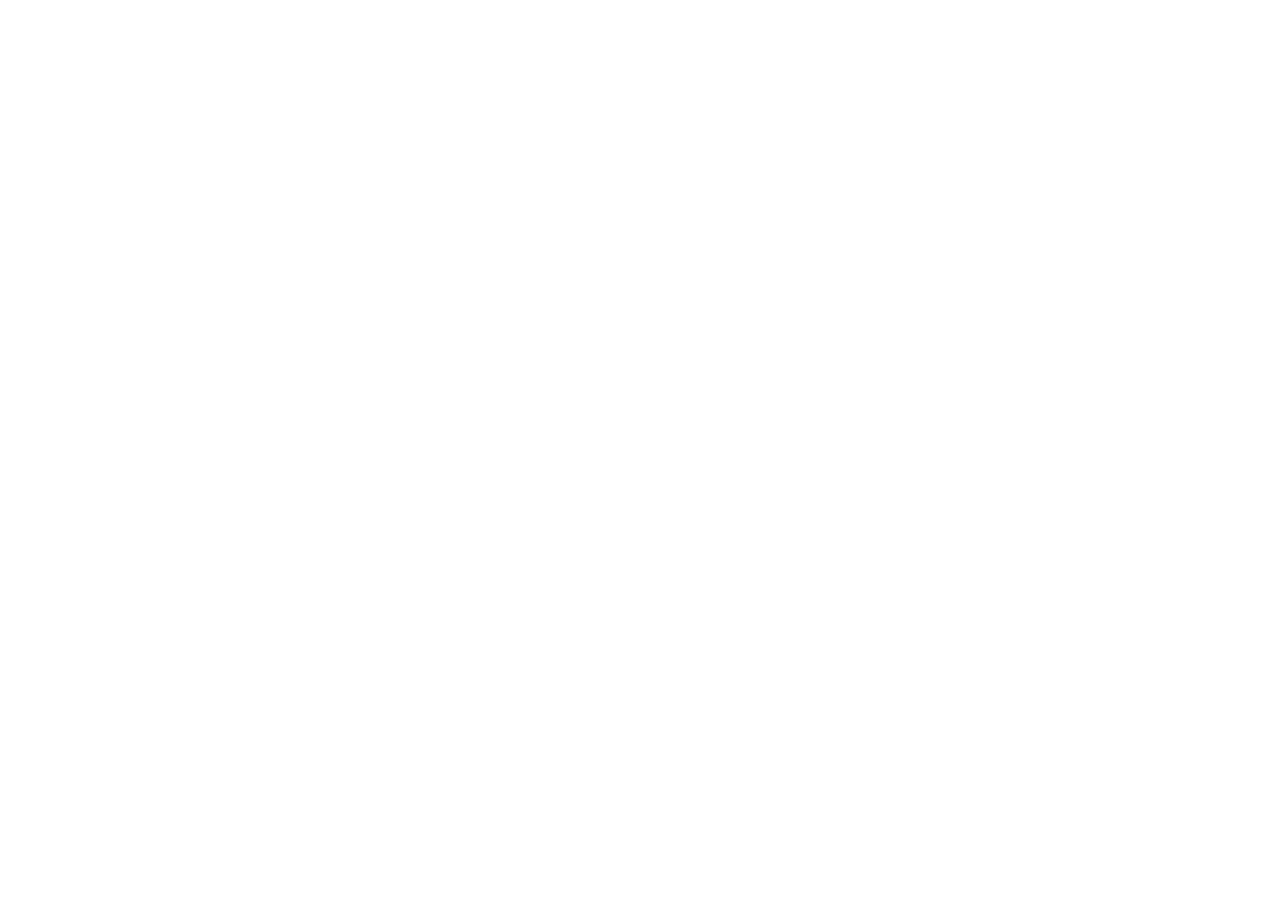
==== index.html @ 6f4a5dc7 "created the index.html file" ====
<!DOCTYPE html>
<html lang="en">
<head>
    <meta charset="UTF-8">
    <meta name="viewport" content="width=device-width, initial-scale=1.0">
    <title>web developer portfolio</title>
</head>
<body>
    <Header>

    
    </Header>

    <main>

    </main>

    <footer>
        
    </footer>
</body>
</html>
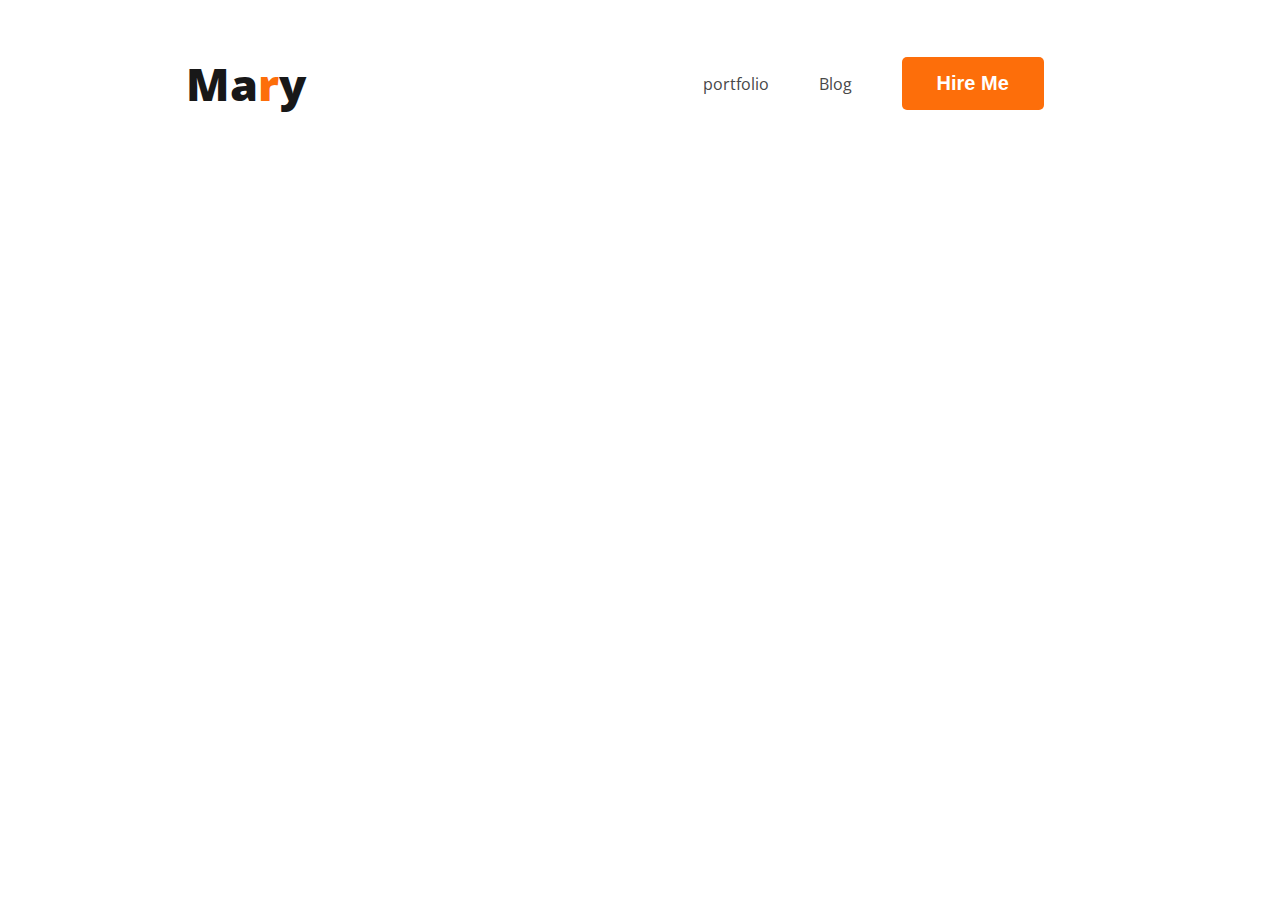
==== commit aaf8839c: "added css" ====
--- a/index.html
+++ b/index.html
@@ -4,10 +4,22 @@
     <meta charset="UTF-8">
     <meta name="viewport" content="width=device-width, initial-scale=1.0">
     <title>web developer portfolio</title>
+    <link rel="preconnect" href="https://fonts.googleapis.com">
+<link rel="preconnect" href="https://fonts.gstatic.com" crossorigin>
+<link href="https://fonts.googleapis.com/css2?family=Open+Sans:ital,wght@0,300..800;1,300..800&display=swap" rel="stylesheet">
+
+    <link rel="stylesheet" href="styles/portfolio.css">
 </head>
 <body>
     <Header>
-
+        <nav>
+            <h3 class="marry">Ma<span>r</span>y</h3>
+            <ul>
+               <li><a href="">portfolio</a></li>
+               <li><a href="">Blog</a></li>
+               <li><button class="btn">Hire Me</button></li>
+            </ul>
+        </nav>
     
     </Header>
 
@@ -16,7 +28,7 @@
     </main>
 
     <footer>
-        
+
     </footer>
 </body>
 </html>--- a/styles/portfolio.css
+++ b/styles/portfolio.css
@@ -0,0 +1,51 @@
+/* font family */
+body{
+
+    font-family: "Open Sans", sans-serif;
+}
+
+span{
+    color:#FD6E0A;
+}
+
+
+/* nav related styles */
+nav{
+    display: flex;
+    justify-content: space-around ;
+    align-items: center;
+}
+
+.marry{
+    color: var(--Dark-01, #181818);
+
+
+font-size: 45px;
+
+font-weight: 800;
+
+}
+nav> ul{
+    display: flex;
+    align-items: center;
+}
+
+nav li{
+    list-style: none;
+    margin-right: 50px;
+}
+nav a{
+
+    text-decoration: none;
+    color: var(--Dark-02, #474747);
+}
+
+.btn{
+    border-radius: 5px;
+     background: #FD6E0A;
+     border: 0px;
+     font-size: 20px;
+    color:white;
+    font-weight: 700;
+    padding: 15px 35px;
+}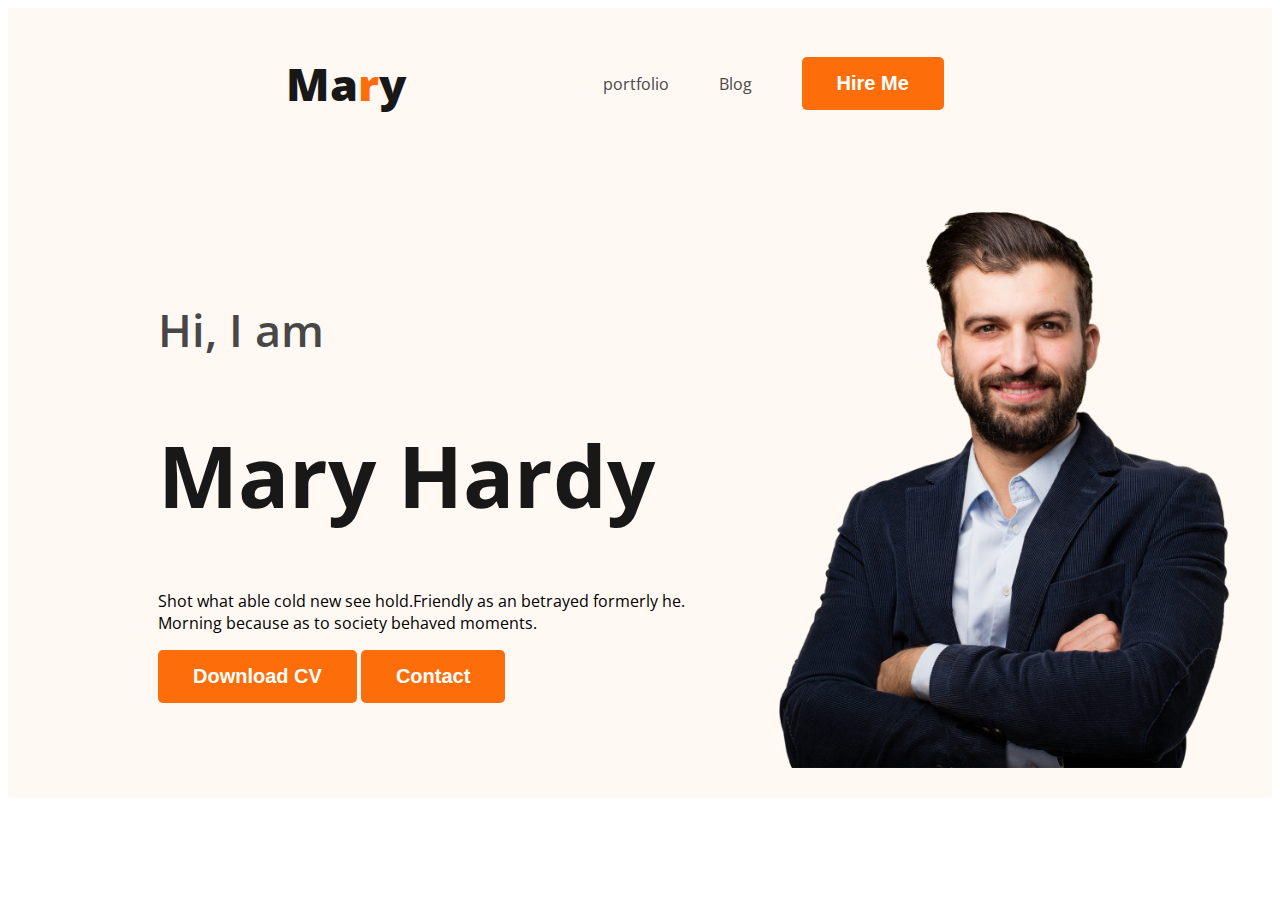
==== commit 22d76095: "banner" ====
--- a/index.html
+++ b/index.html
@@ -11,7 +11,7 @@
     <link rel="stylesheet" href="styles/portfolio.css">
 </head>
 <body>
-    <Header>
+    <Header class="header">
         <nav>
             <h3 class="marry">Ma<span>r</span>y</h3>
             <ul>
@@ -20,6 +20,18 @@
                <li><button class="btn">Hire Me</button></li>
             </ul>
         </nav>
+        <div class="banner">
+            <div class="banner-text">
+                <h3 class="first">Hi, I  am</h3>
+                <h1 class="second">Mary Hardy</h1>
+                <p>Shot what able cold new see hold.Friendly as an betrayed formerly he. Morning because as to society behaved moments.</p>
+                <button class="btn">Download CV</button>
+                <button class="btn">Contact</button>
+            </div>
+
+        <img class="profile" src="images/hardy.png" alt="">
+
+        </div>
     
     </Header>
 
--- a/styles/portfolio.css
+++ b/styles/portfolio.css
@@ -14,6 +14,7 @@
     display: flex;
     justify-content: space-around ;
     align-items: center;
+    margin: 0px 200px;
 }
 
 .marry{
@@ -48,4 +49,35 @@
     color:white;
     font-weight: 700;
     padding: 15px 35px;
+}
+/* Head related styles */
+.header{
+    background: #FFF8F3;
+}
+.banner{
+    padding: 30px 35px 30px 150px;
+    display: flex;
+    align-items: center;
+    /* justify-content: space-around; */
+}
+.profile{
+    width: 500px;
+   
+
+}
+.second{
+    color: var(--Dark-01, #181818);
+
+font-size: 85px;
+
+font-weight: 700;
+
+}
+.first{
+    color: var(--Dark-02, #474747);
+    
+    font-size: 45px;
+    
+    font-weight: 600;
+    
 }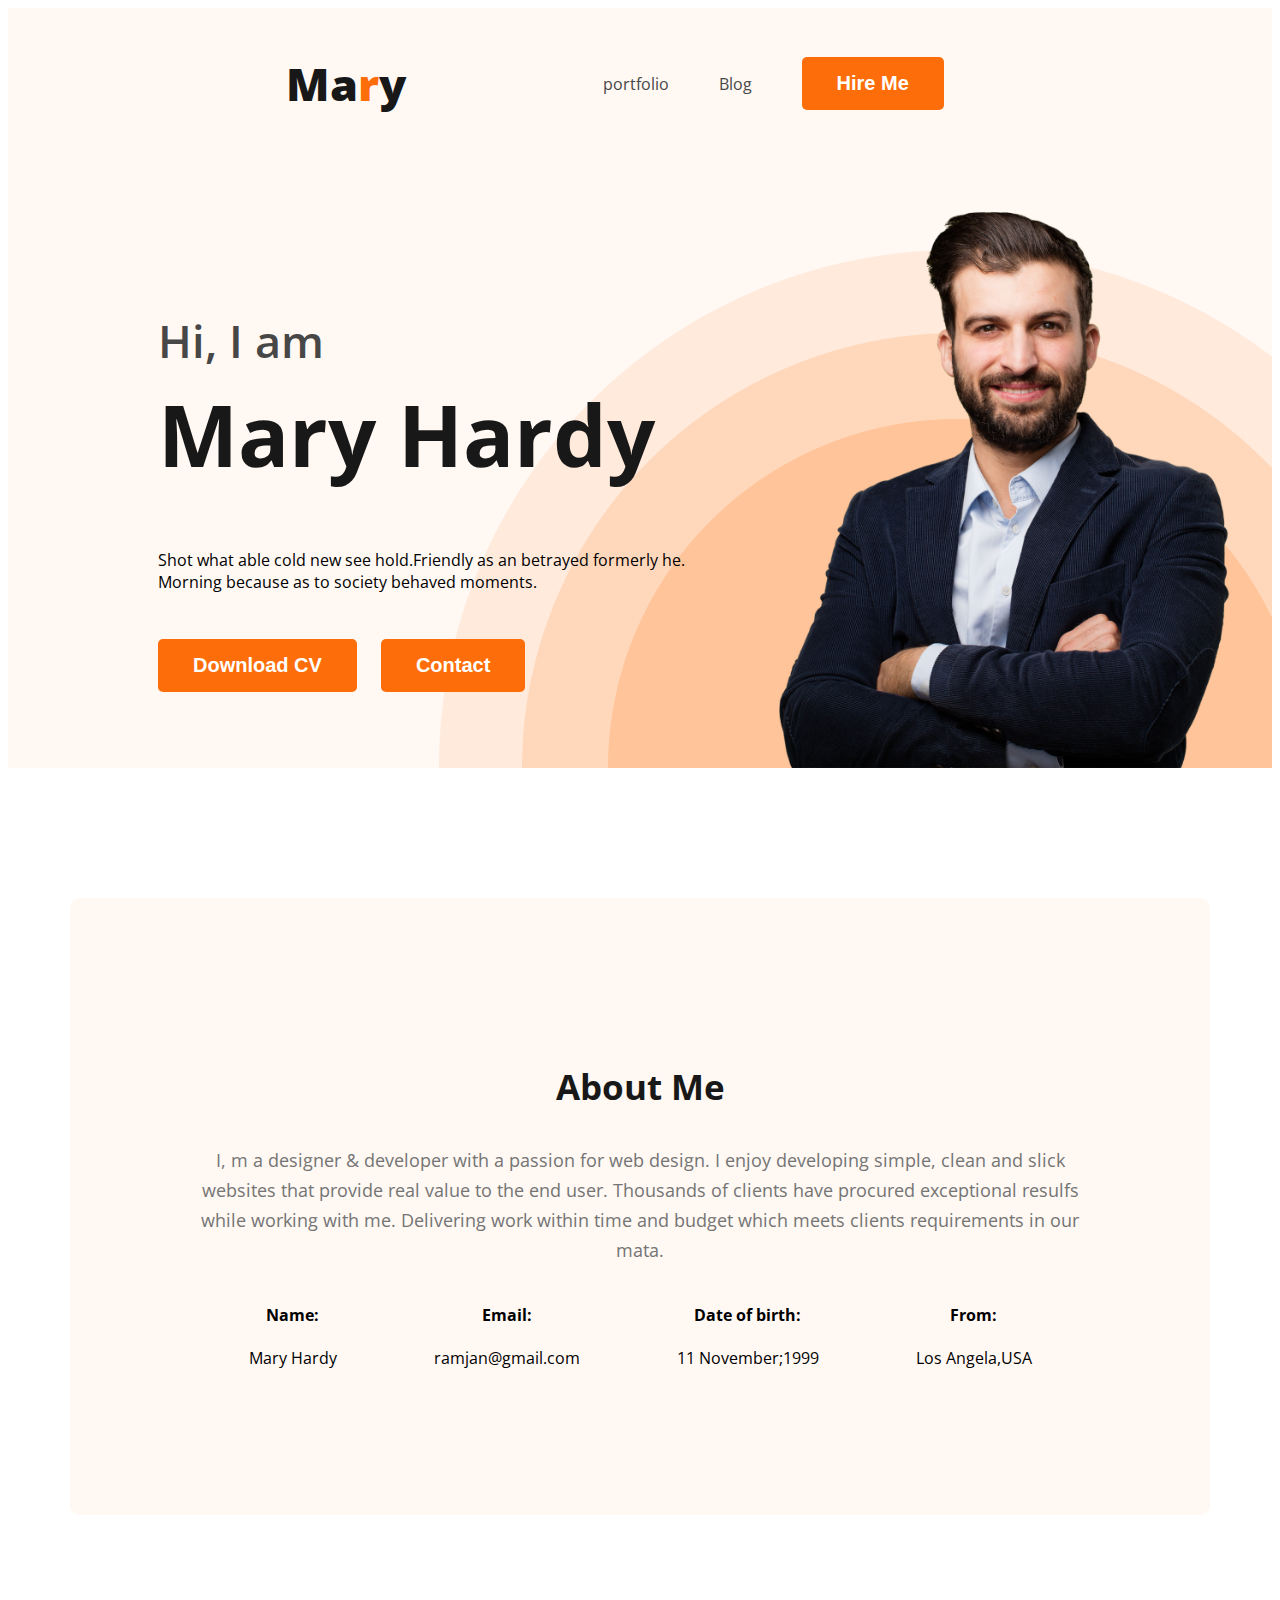
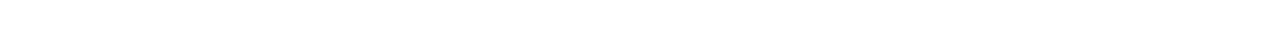
==== commit dd52b6fc: "added main section" ====
--- a/index.html
+++ b/index.html
@@ -24,8 +24,8 @@
             <div class="banner-text">
                 <h3 class="first">Hi, I  am</h3>
                 <h1 class="second">Mary Hardy</h1>
-                <p>Shot what able cold new see hold.Friendly as an betrayed formerly he. Morning because as to society behaved moments.</p>
-                <button class="btn">Download CV</button>
+                <p class="para">Shot what able cold new see hold.Friendly as an betrayed formerly he. Morning because as to society behaved moments.</p>
+                <button class="btn button">Download CV</button>
                 <button class="btn">Contact</button>
             </div>
 
@@ -36,6 +36,42 @@
     </Header>
 
     <main>
+        <section class="about">
+            <h3 class="section-title">About Me</h3>
+
+            <p class="section-description">I, m a designer & developer with a passion for web design. I enjoy developing simple, clean and slick websites that provide real value to the end user. Thousands of clients have procured exceptional resulfs while working with me. Delivering work within time and budget which meets clients requirements in our mata.</p>
+
+            <div class="about-info-container">
+                <div class="about-info">
+                    <h4 class="info-title">Name:</h4>
+                    <p class="info-decription">Mary Hardy</p>
+
+                </div>
+
+                <div class="about-info">
+                    <h4 class="info-title">Email:</h4>
+                    <p class="info-decription">ramjan@gmail.com</p>
+
+                </div>
+
+                <div class="about-info">
+                    <h4 class="info-title">Date of birth:</h4>
+                    <p class="info-decription">11 November;1999</p>
+
+                </div>
+
+                <div class="about-info">
+
+                    <h4 class="info-title">From:</h4>
+                    <p class="info-decription">Los Angela,USA</p>
+                </div>
+
+
+            </div>
+
+
+
+        </section>
 
     </main>
 
--- a/styles/portfolio.css
+++ b/styles/portfolio.css
@@ -50,25 +50,35 @@
     font-weight: 700;
     padding: 15px 35px;
 }
-/* Head related styles */
+/* Head related styles and background image*/
 .header{
     background: #FFF8F3;
+    background-image: url(../images/header_bg.png);
+
+    background-repeat: no-repeat;
+    background-position: bottom right;
 }
 .banner{
-    padding: 30px 35px 30px 150px;
+    padding: 30px 35px 0px 150px;
     display: flex;
     align-items: center;
     /* justify-content: space-around; */
+    justify-content: space-between;
 }
 .profile{
     width: 500px;
    
 
 }
+.para{
+    width: 585px;
+    margin-top: 20px;
+}
 .second{
     color: var(--Dark-01, #181818);
 
 font-size: 85px;
+margin-top: 5px;
 
 font-weight: 700;
 
@@ -77,7 +87,63 @@
     color: var(--Dark-02, #474747);
     
     font-size: 45px;
+    margin-bottom: 0px;
     
     font-weight: 600;
     
-}+}
+.button{
+    margin-top: 30px;
+    margin-right: 20px;
+}
+.banner-text{
+    width: 500px;
+}
+/* 3rd main section */
+
+main{
+    width: 1140px;
+    margin: 0 auto;
+}
+
+
+/* 2nd  main section styles  */
+
+.section-title{
+    color: var(--Dark-01, #181818);
+text-align: center;
+
+font-size: 35px;
+
+font-weight: 700;
+
+}
+
+.section-description{
+    color: var(--Dark-03, #757575);
+text-align: center;
+
+font-size: 18px;
+
+font-weight: 400;
+line-height: 30px; /* 166.667% */
+}
+/* first about section styles */
+.about{
+    padding: 130px;
+    border-radius: 10px;
+background: #FFF8F3;
+margin: 130px 0;
+}
+
+/* 4th container */
+.about-info-container{
+    display: flex;
+    /* justify-content: space-between; */
+    justify-content: space-around;
+    
+}
+/* 5th */
+.about-info{
+    text-align: center;
+}
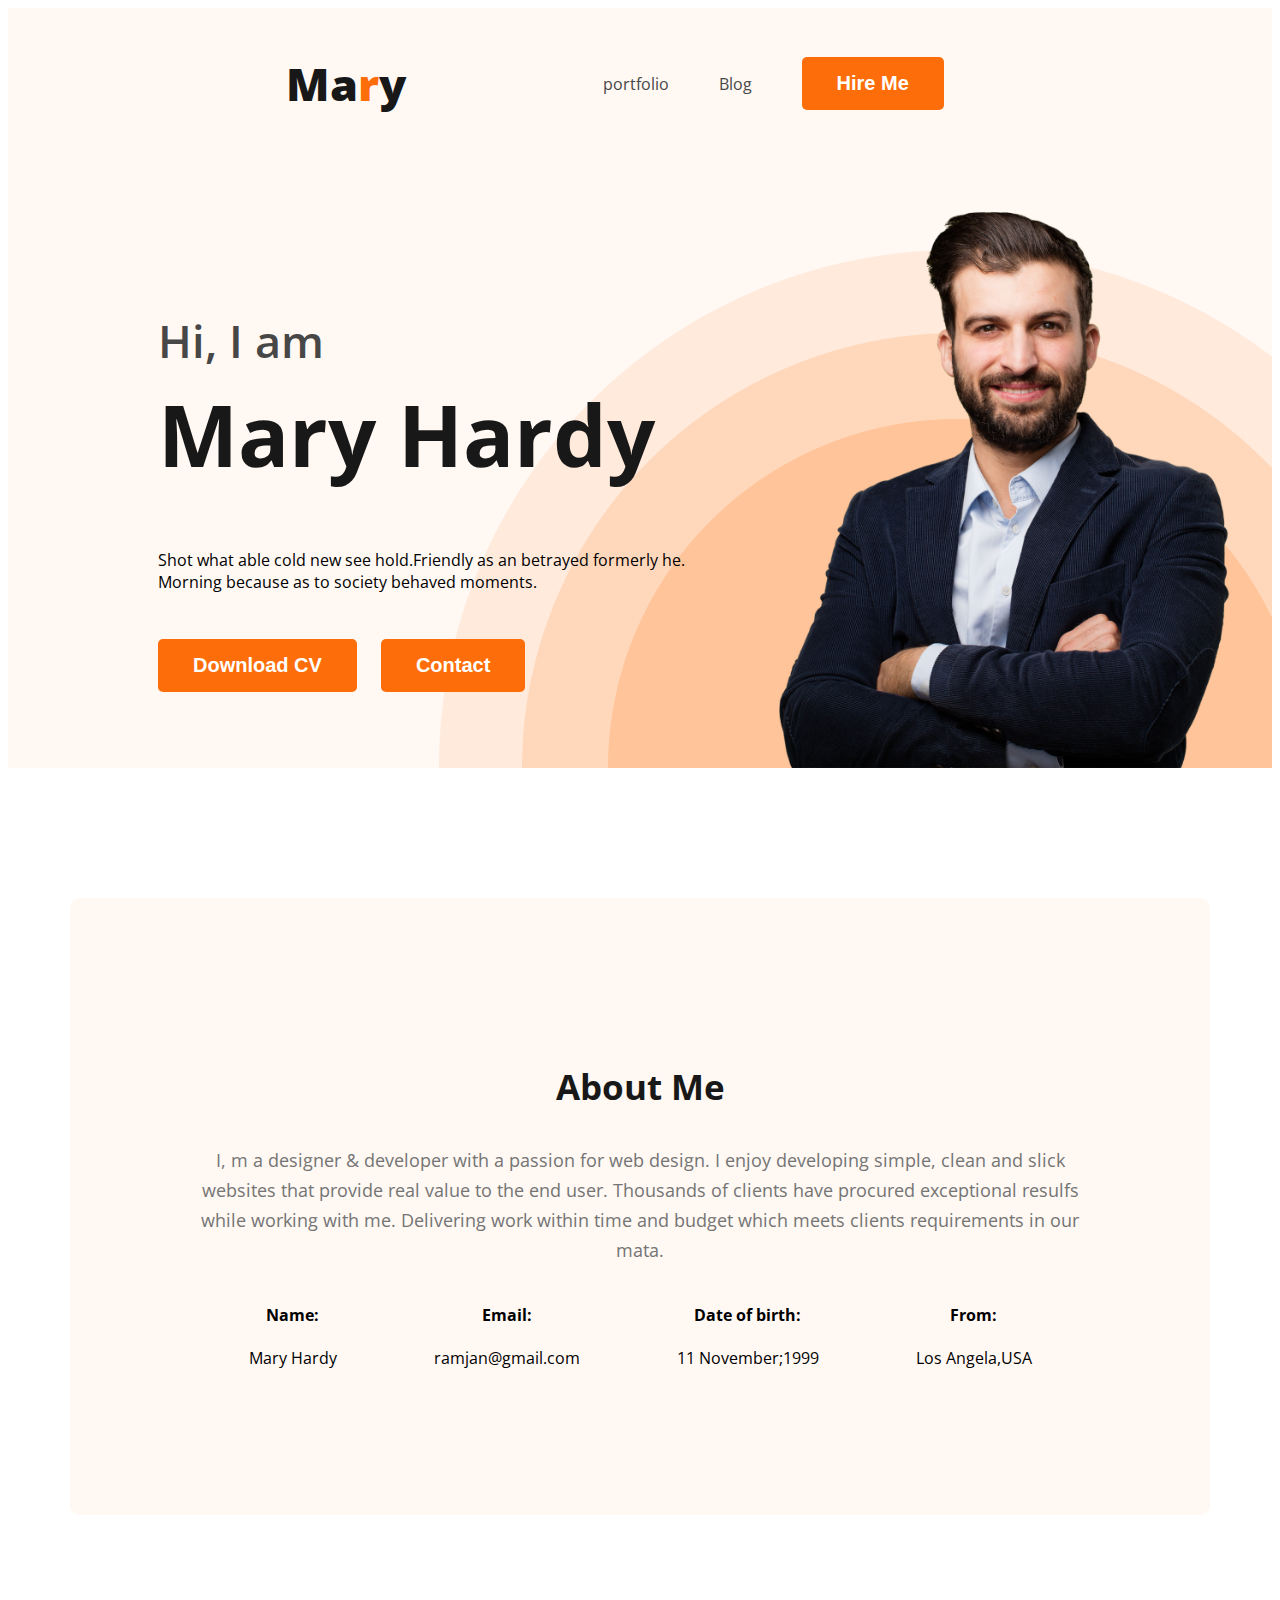
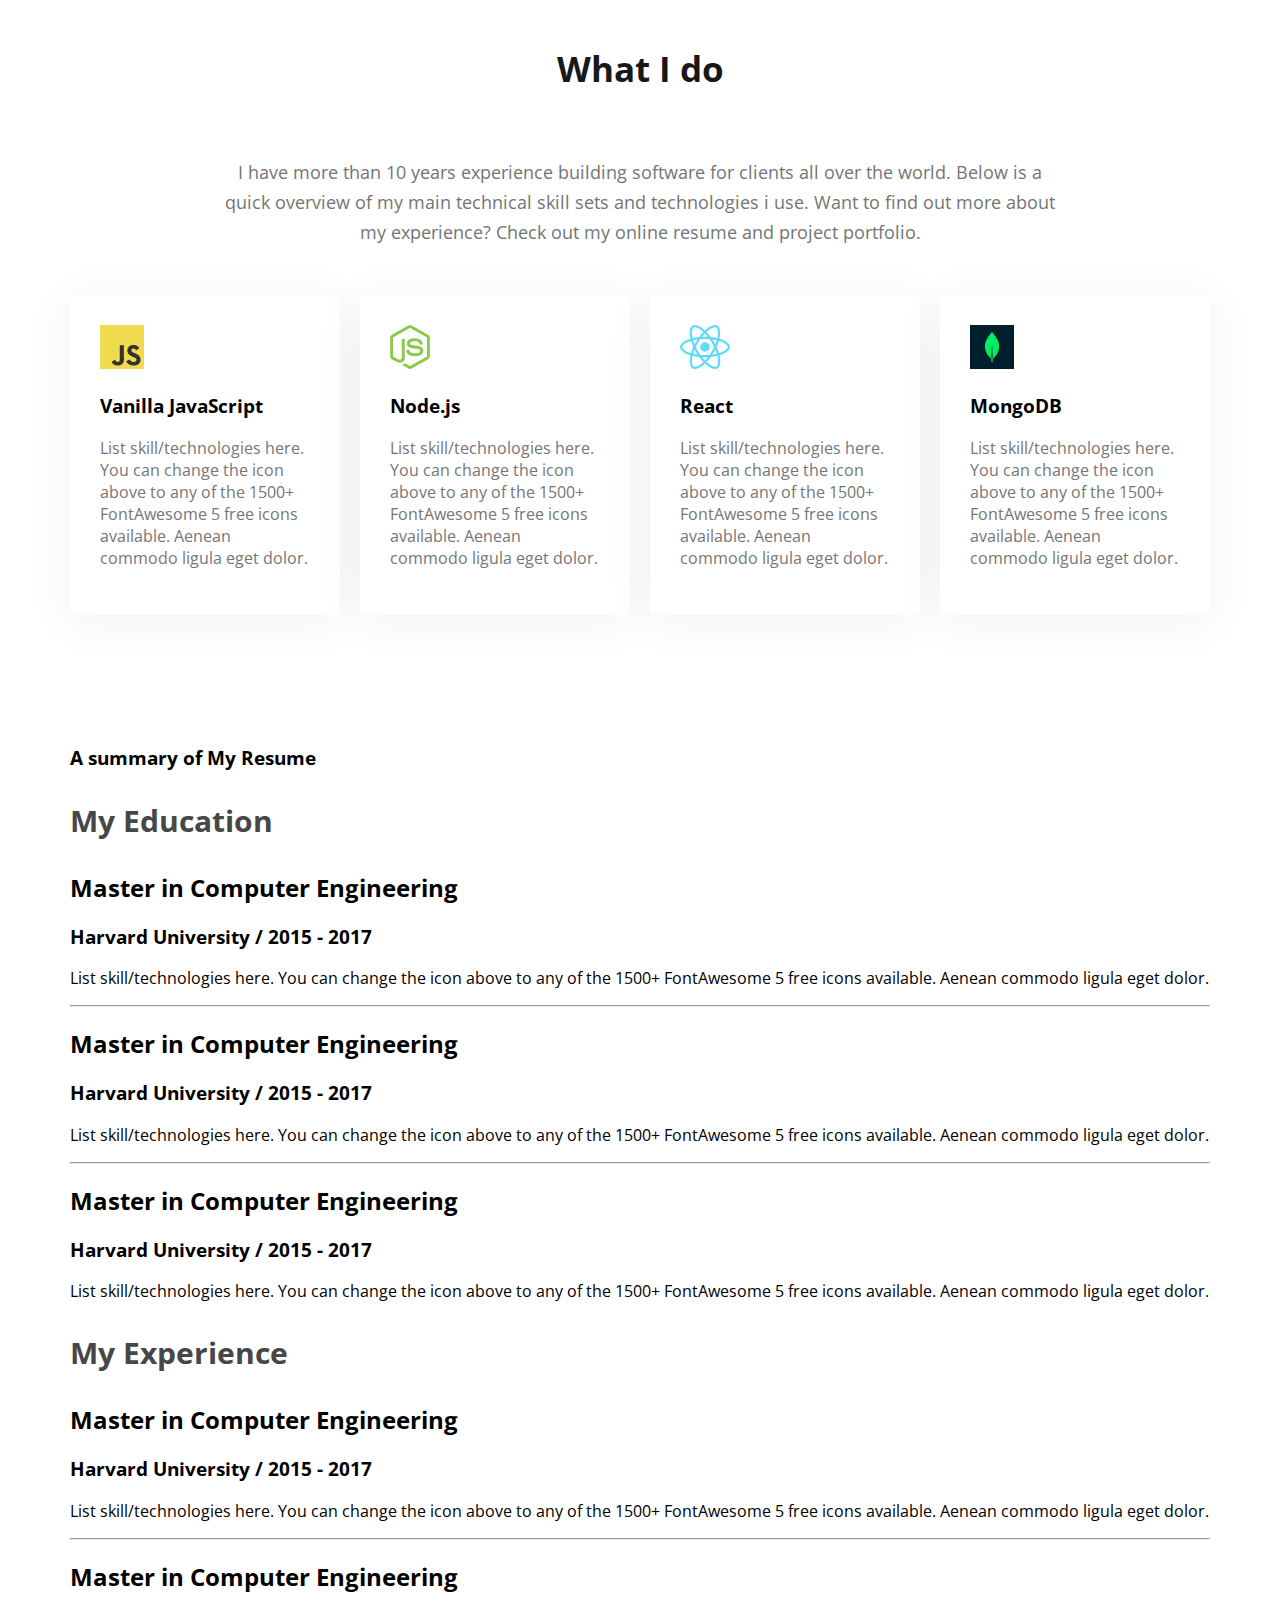
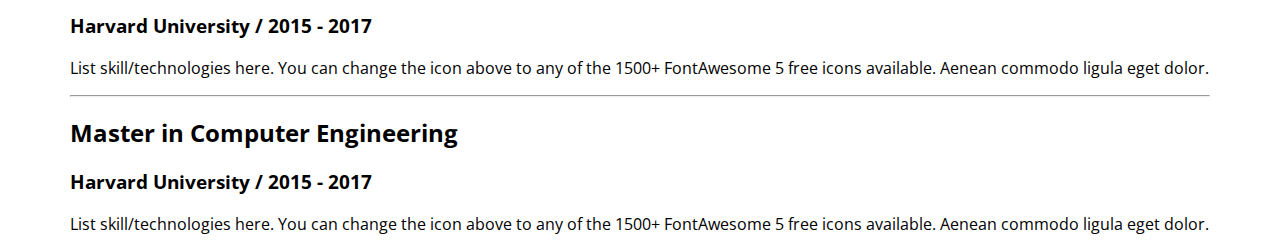
==== commit e0044753: "added resume" ====
--- a/index.html
+++ b/index.html
@@ -36,6 +36,7 @@
     </Header>
 
     <main>
+        <!-- About section -->
         <section class="about">
             <h3 class="section-title">About Me</h3>
 
@@ -73,6 +74,106 @@
 
         </section>
 
+        <!-- What I do section -->
+        <section>
+            <h3 class="section-title">What I do</h3>
+
+            <p id="what-i-do" class="section-description">
+                I have more than 10 years experience building software for clients all over the world. Below is a quick overview of my main technical skill sets and technologies i use. Want to find out more about my experience? Check out my online resume and project portfolio.
+            </p>
+            <!-- skill container -->
+            <div class="skill-container">
+                <div class="skill">
+                    <img src="images/icons/js.png" alt="">
+                    <h3 class="skill-title">Vanilla JavaScript</h3>
+                    <p class="skill-description">List skill/technologies here. You can change the icon above to any of the 1500+ FontAwesome 5 free icons available. Aenean commodo ligula eget dolor.</p>
+                </div>
+
+                <div class="skill">
+                    <img src="images/icons/nodejs.png" alt="">
+                    <h3 class="skill-title">Node.js</h3>
+                    <p class="skill-description">List skill/technologies here. You can change the icon above to any of the 1500+ FontAwesome 5 free icons available. Aenean commodo ligula eget dolor.</p>
+                </div>
+
+                <div class="skill">
+                    <img src="images/icons/react.png" alt="">
+                    <h3 class="skill-title">React</h3>
+                    <p class="skill-description">List skill/technologies here. You can change the icon above to any of the 1500+ FontAwesome 5 free icons available. Aenean commodo ligula eget dolor.</p>
+                </div>
+
+                <div class="skill">
+                    <img src="images/icons/mongo.png" alt="">
+                    <h3 class="skill-title">MongoDB</h3>
+                    <p class="skill-description">List skill/technologies here. You can change the icon above to any of the 1500+ FontAwesome 5 free icons available. Aenean commodo ligula eget dolor.</p>
+                </div>
+
+            </div>
+        </section>
+
+        <!-- summary of resume -->
+        <section>
+            <h3 class="title">A summary of My Resume</h3>
+
+            <div class="resume-container">
+                <div class="resume-column">
+                    <h3 class="resume-column-title">My Education</h3>
+                    <div class="resume-item">
+                        <h2 class="resume-item-title">Master in Computer Engineering</h2>
+                        <h3 class="resume-item-institution">Harvard University / 2015 - 2017</h3>
+                        <p class="resume-item-description">List skill/technologies here. You can change the icon above 
+                            to any of the 1500+ FontAwesome 5 free icons available. Aenean commodo ligula eget dolor.</p>
+                    </div>
+                    <hr>
+
+                    <div class="resume-item">
+                        <h2 class="resume-item-title">Master in Computer Engineering</h2>
+                        <h3 class="resume-item-institution">Harvard University / 2015 - 2017</h3>
+                        <p class="resume-item-description">List skill/technologies here. You can change the icon above 
+                            to any of the 1500+ FontAwesome 5 free icons available. Aenean commodo ligula eget dolor.</p>
+                    </div>
+                    <hr>
+
+                    <div class="resume-item">
+                        <h2 class="resume-item-title">Master in Computer Engineering</h2>
+                        <h3 class="resume-item-institution">Harvard University / 2015 - 2017</h3>
+                        <p class="resume-item-description">List skill/technologies here. You can change the icon above 
+                            to any of the 1500+ FontAwesome 5 free icons available. Aenean commodo ligula eget dolor.</p>
+                    </div>
+
+                </div>
+
+                <div class="resume-column">
+                    <h3 class="resume-column-title">My Experience</h3>
+
+                    <div class="resume-item">
+                        <h2 class="resume-item-title">Master in Computer Engineering</h2>
+                        <h3 class="resume-item-institution">Harvard University / 2015 - 2017</h3>
+                        <p class="resume-item-description">List skill/technologies here. You can change the icon above 
+                            to any of the 1500+ FontAwesome 5 free icons available. Aenean commodo ligula eget dolor.</p>
+                    </div>
+                    <hr>
+
+                    <div class="resume-item">
+                        <h2 class="resume-item-title">Master in Computer Engineering</h2>
+                        <h3 class="resume-item-institution">Harvard University / 2015 - 2017</h3>
+                        <p class="resume-item-description">List skill/technologies here. You can change the icon above 
+                            to any of the 1500+ FontAwesome 5 free icons available. Aenean commodo ligula eget dolor.</p>
+                    </div>
+                    <hr>
+
+                    <div class="resume-item">
+                        <h2 class="resume-item-title">Master in Computer Engineering</h2>
+                        <h3 class="resume-item-institution">Harvard University / 2015 - 2017</h3>
+                        <p class="resume-item-description">List skill/technologies here. You can change the icon above 
+                            to any of the 1500+ FontAwesome 5 free icons available. Aenean commodo ligula eget dolor.</p>
+                    </div>
+
+
+                </div>
+            </div>
+
+        </section>
+
     </main>
 
     <footer>
--- a/styles/portfolio.css
+++ b/styles/portfolio.css
@@ -106,6 +106,10 @@
     margin: 0 auto;
 }
 
+main section{
+    margin-top:130px ;
+}
+
 
 /* 2nd  main section styles  */
 
@@ -147,3 +151,43 @@
 .about-info{
     text-align: center;
 }
+/* 6th */
+#what-i-do{
+    padding: 30px 150px;
+
+}
+
+/* 7th skill related styles */
+.skill-container{
+    display: flex;
+    gap: 20px;
+}
+.skill{
+    padding: 30px;
+
+    border-radius: 5px;
+background: #FFF;
+box-shadow: 0px 6px 50px 0px rgba(0, 0, 0, 0.06);
+    
+}
+
+.skill-description{
+    color:  #757575;
+
+font-size: 16px;
+font-weight: 400;
+
+}
+
+/* resume section styles */
+.resume-column-title{
+    color: var(--Dark-02, #474747);
+
+font-size: 30px;
+
+font-weight: 700;
+
+}
+
+
+   
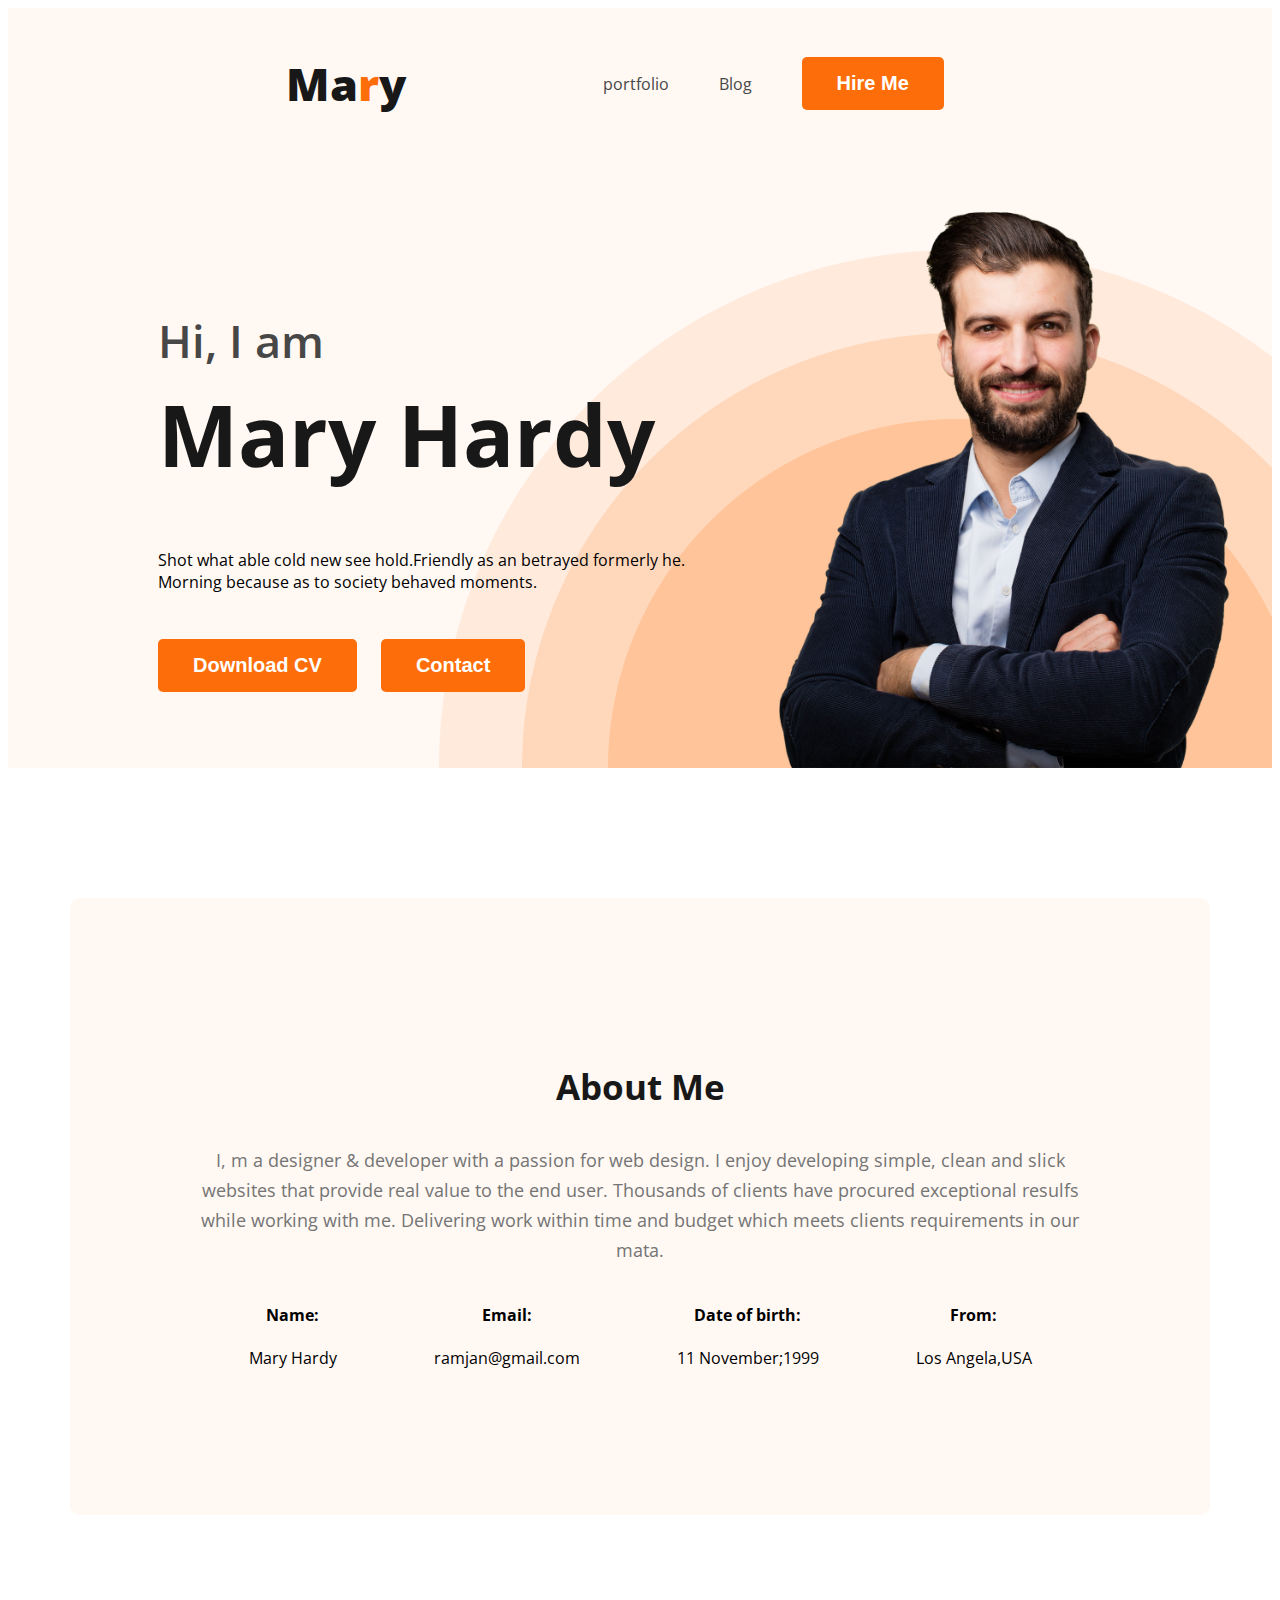
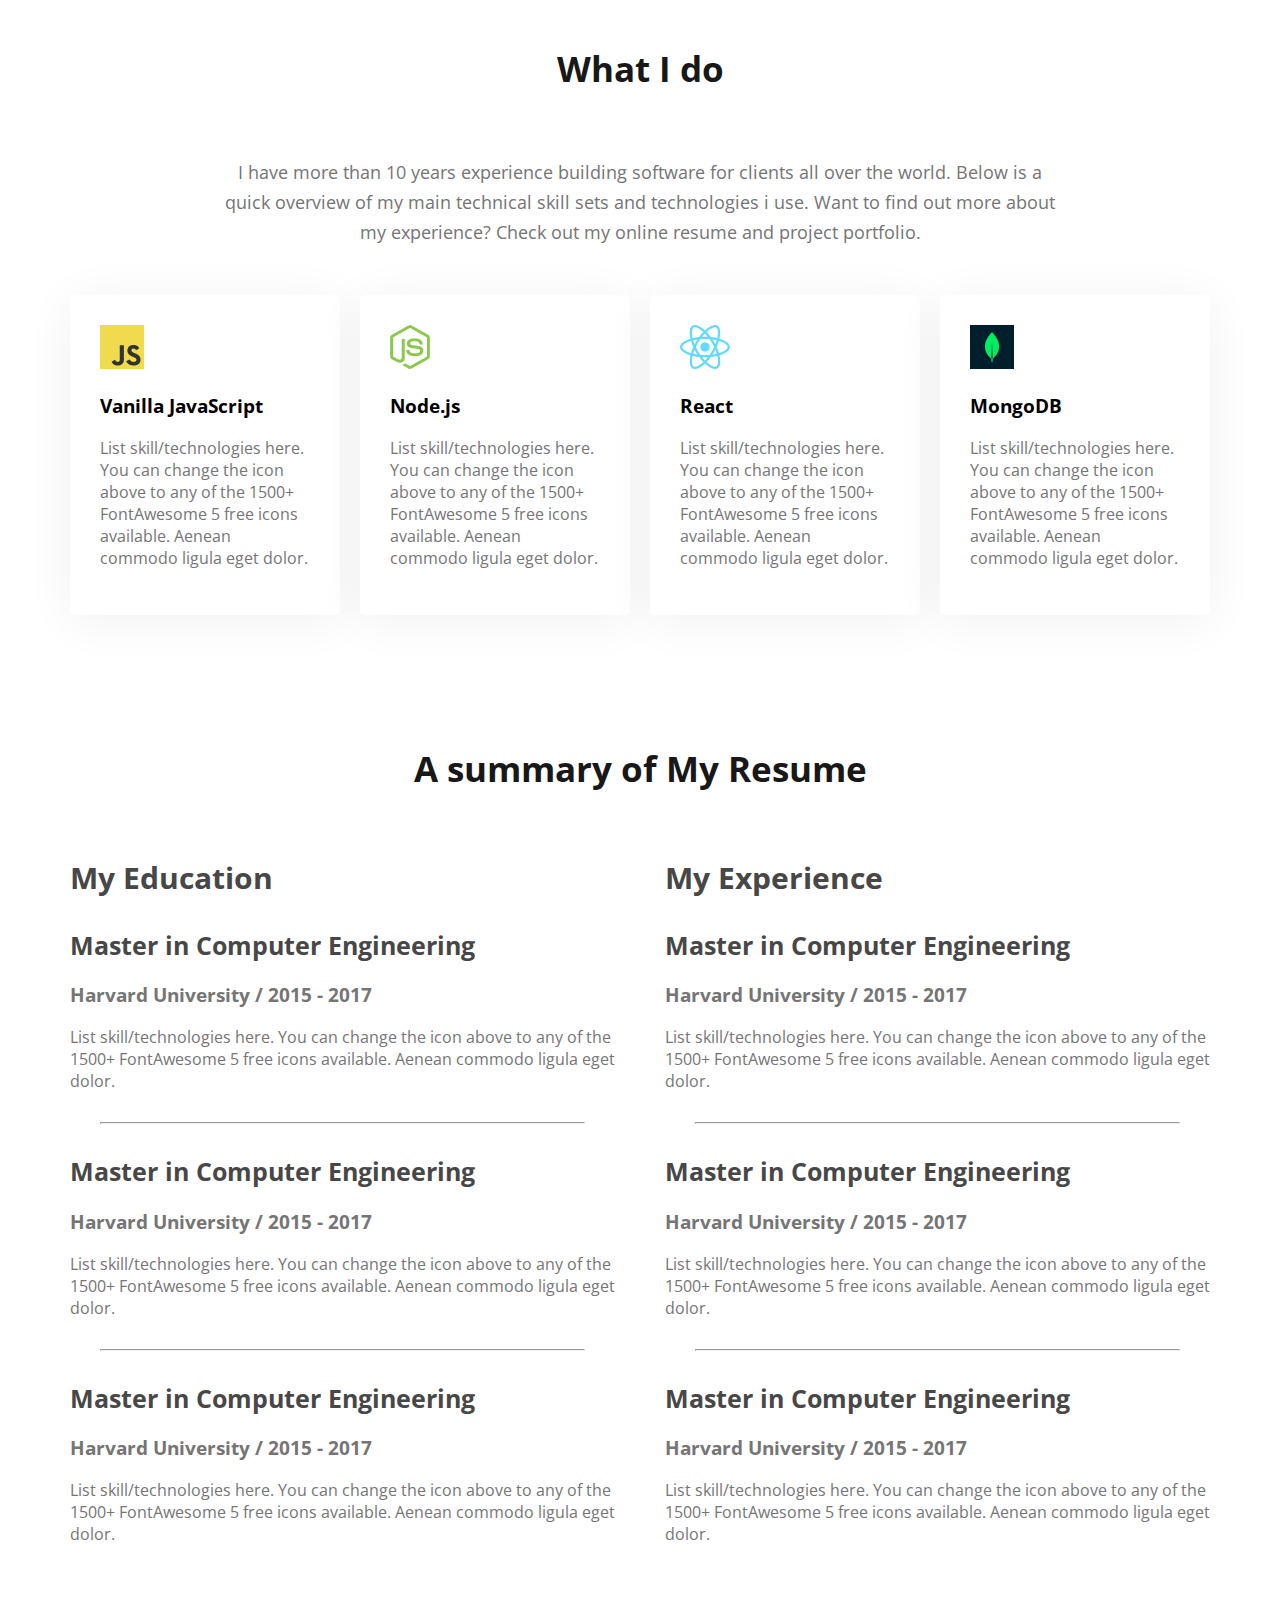
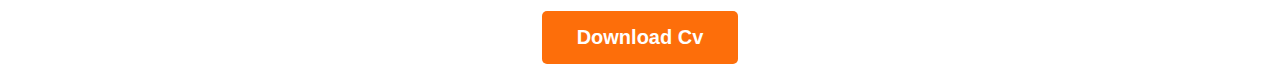
==== commit e0469944: "added cv'" ====
--- a/index.html
+++ b/index.html
@@ -172,6 +172,10 @@
                 </div>
             </div>
 
+            <div class="download-cv">
+                <button class="btn">Download Cv</button>
+            </div>
+
         </section>
 
     </main>
--- a/styles/portfolio.css
+++ b/styles/portfolio.css
@@ -188,6 +188,37 @@
 font-weight: 700;
 
 }
-
+.title{
+    text-align: center;
+    color: #181818;
+
+font-size: 35px;
+
+font-weight: 700;
+
+}
+.resume-container{
+    display: flex;
+    gap: 50px;
+}
+.resume-item-title{
+    color: #474747;
+
+font-size: 25px;
+
+font-weight: 700;
+}
+
+.resume-item-description,.resume-item-institution{
+    color: var(--Dark-03, #757575)
+}
+.resume-container hr{
+    margin: 30px;
+}
+
+.download-cv{
+    text-align: center;
+    margin-top: 50px;
+}
 
    
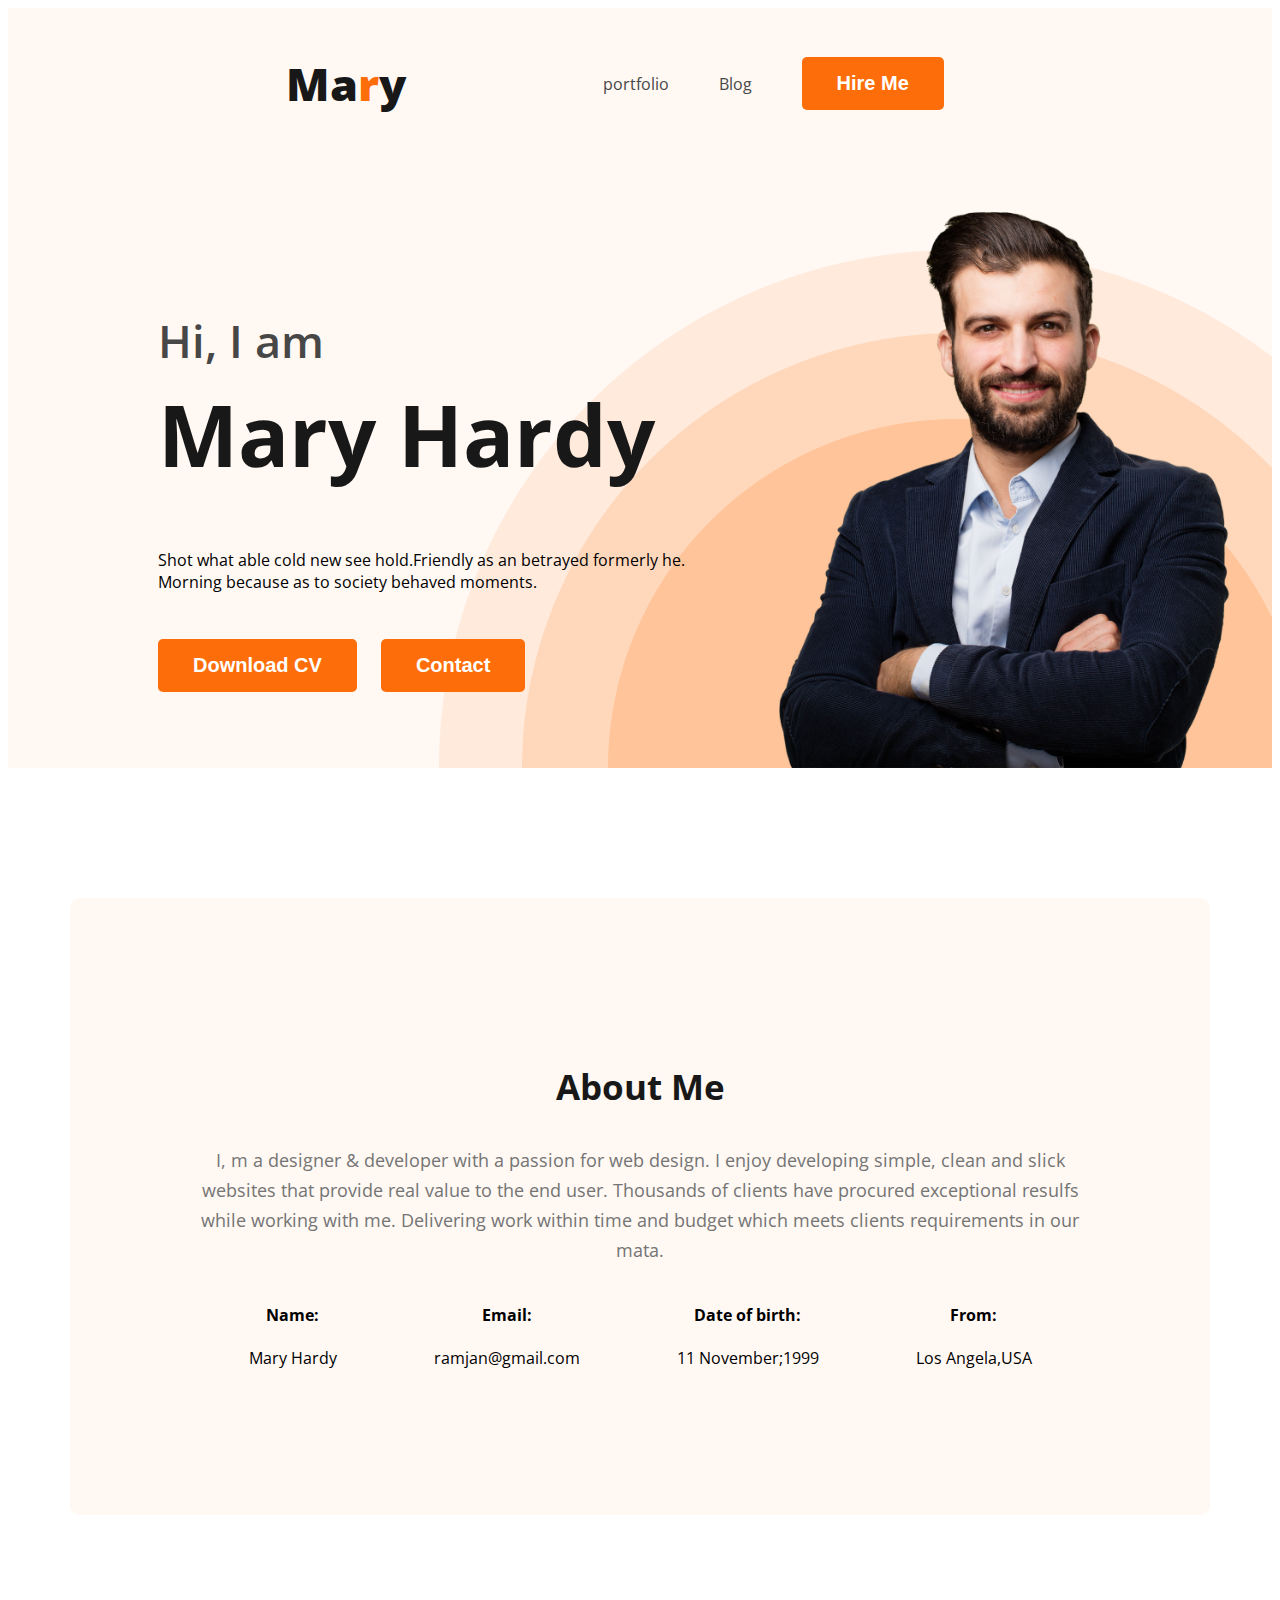
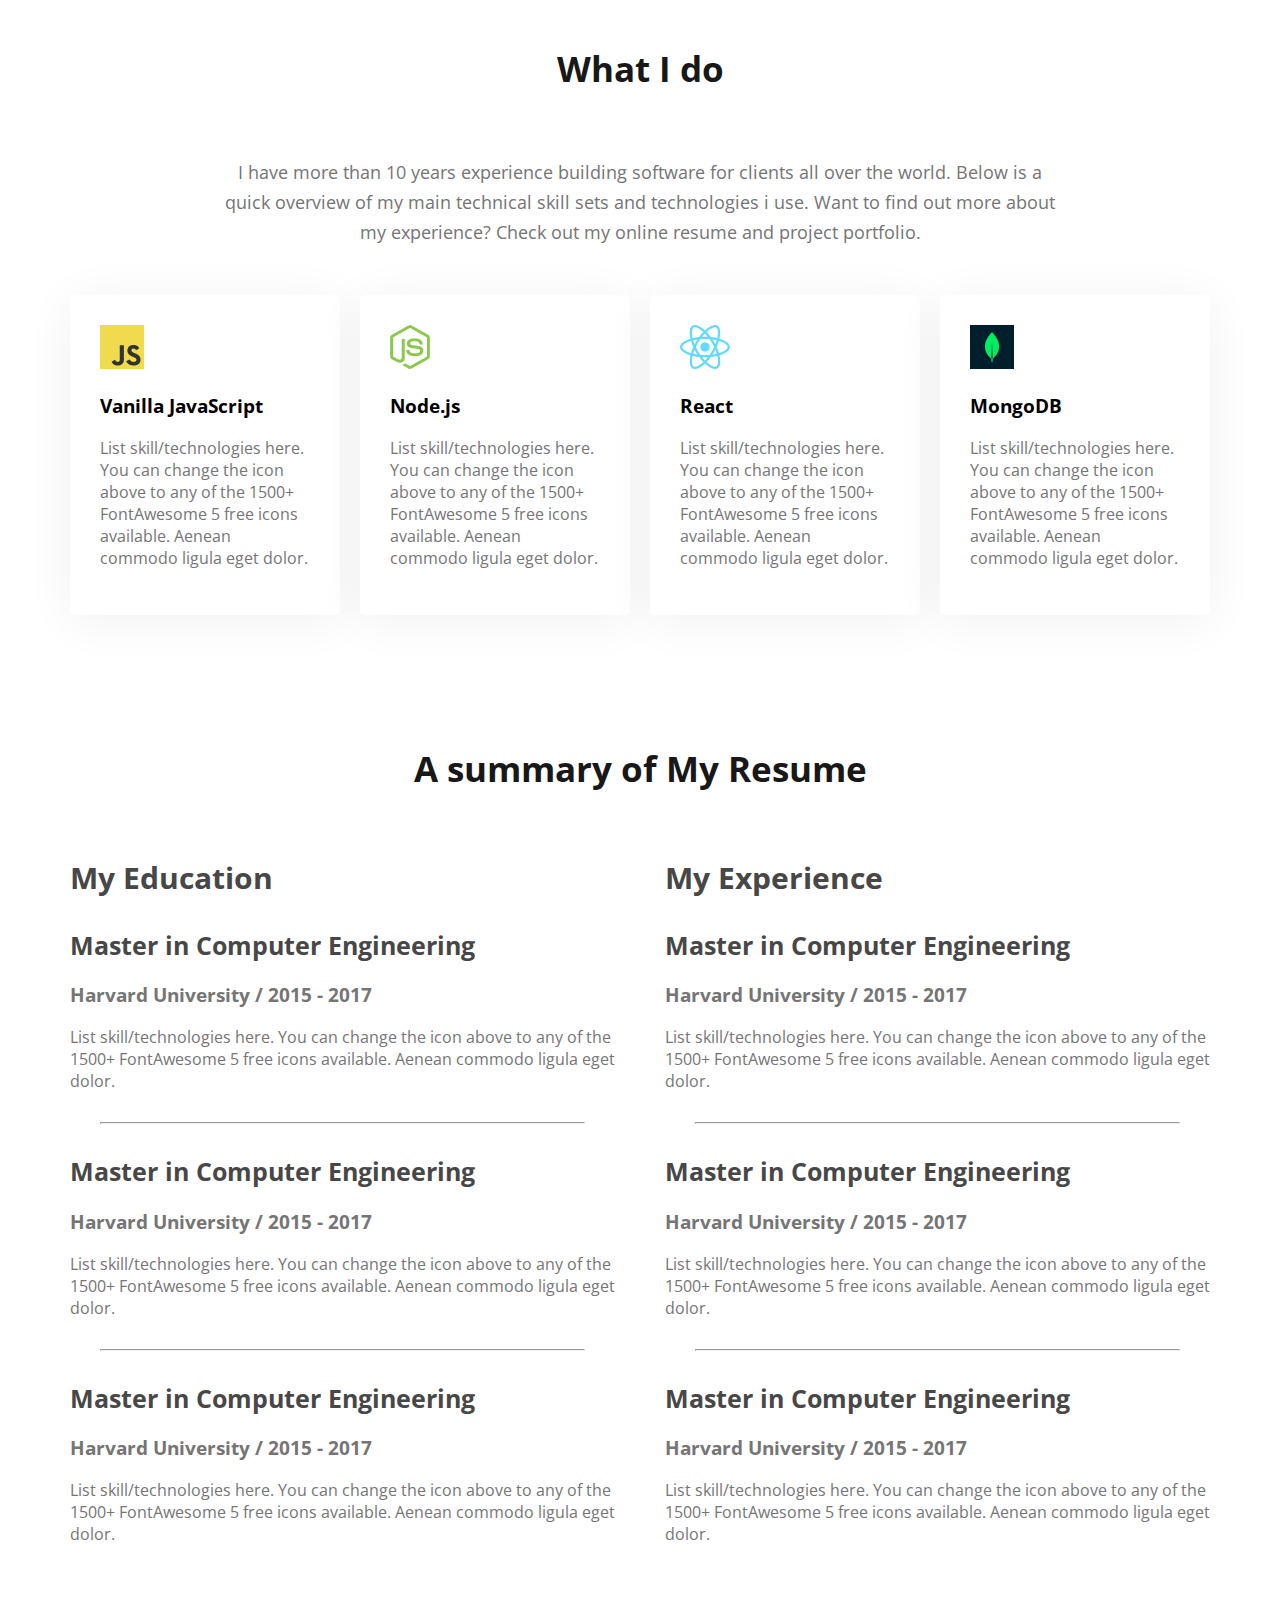
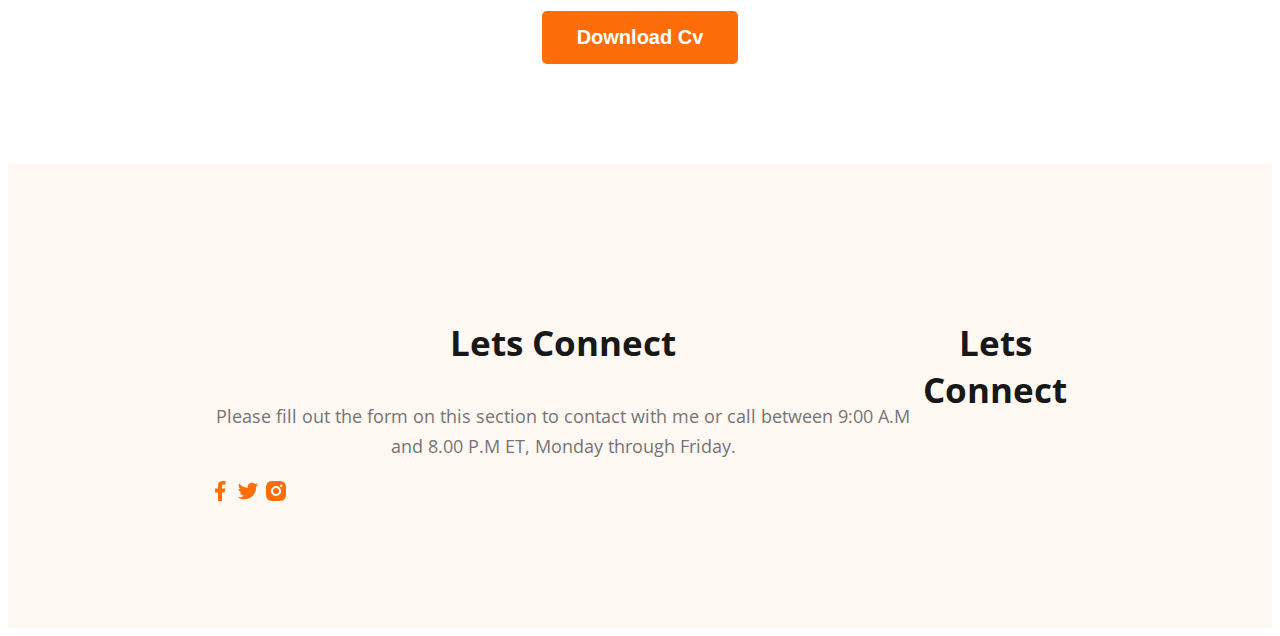
==== commit 408d26de: "added footer" ====
--- a/index.html
+++ b/index.html
@@ -181,6 +181,23 @@
     </main>
 
     <footer>
+        <div class="footer-column">
+
+            <h3 class="section-title">Lets Connect</h3>
+            <p class="section-description">Please fill out the form on this section to contact with me or call between 9:00 A.M and 8.00 P.M ET, Monday through Friday.</p>
+
+            <div class="social">
+                <a href=""><img src="images/icons/facebook.png" alt=""></a>
+                <a href=""><img src="images/icons/twitter.png" alt=""></a>
+                <a href=""><img src="images/icons/insta.png" alt=""></a>
+            </div>
+        </div>
+        
+
+        <div class="footer-column">
+            <h3 class="section-title">Lets Connect</h3>
+
+        </div>
 
     </footer>
 </body>
--- a/styles/portfolio.css
+++ b/styles/portfolio.css
@@ -221,4 +221,12 @@
     margin-top: 50px;
 }
 
+/* footer style */
+footer{
+    display: flex;
+    background: #FFF8F3;
+    padding: 120px 200px;
+    margin-top: 100px;
+}
+
    
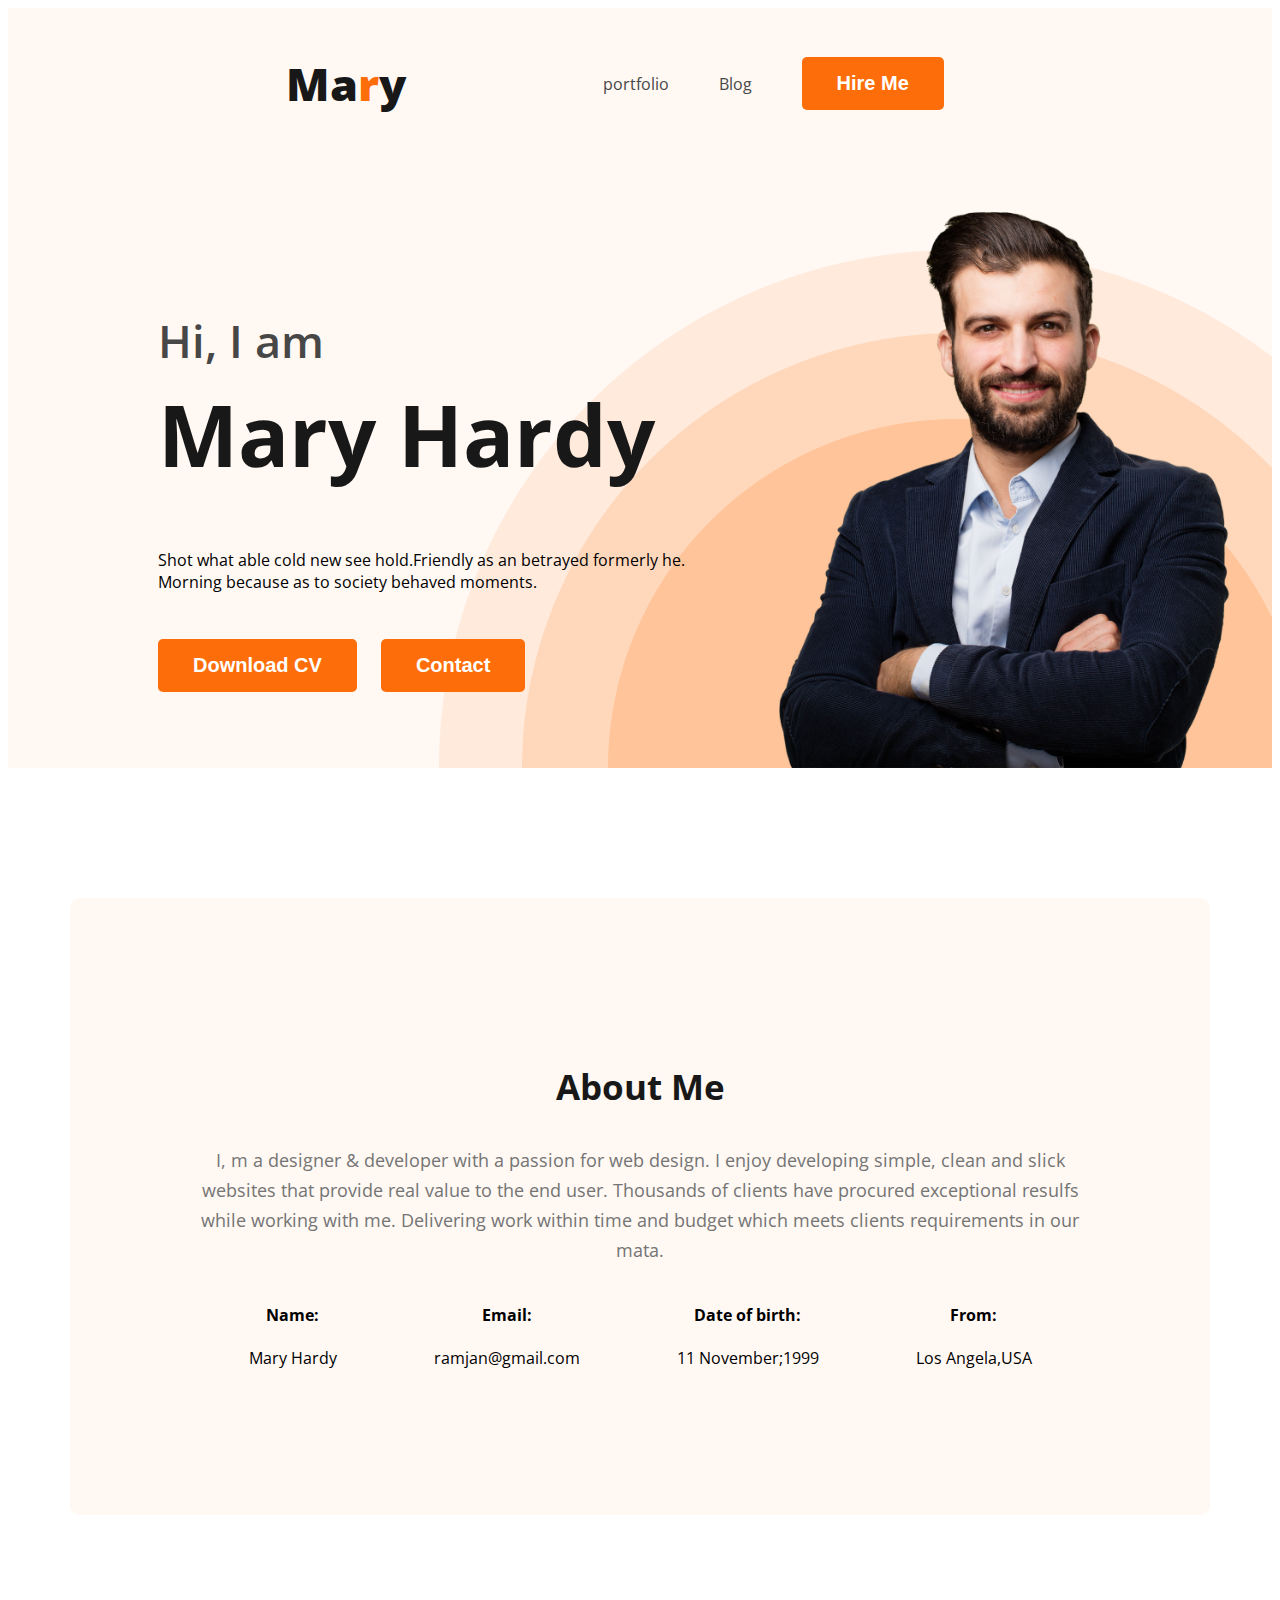
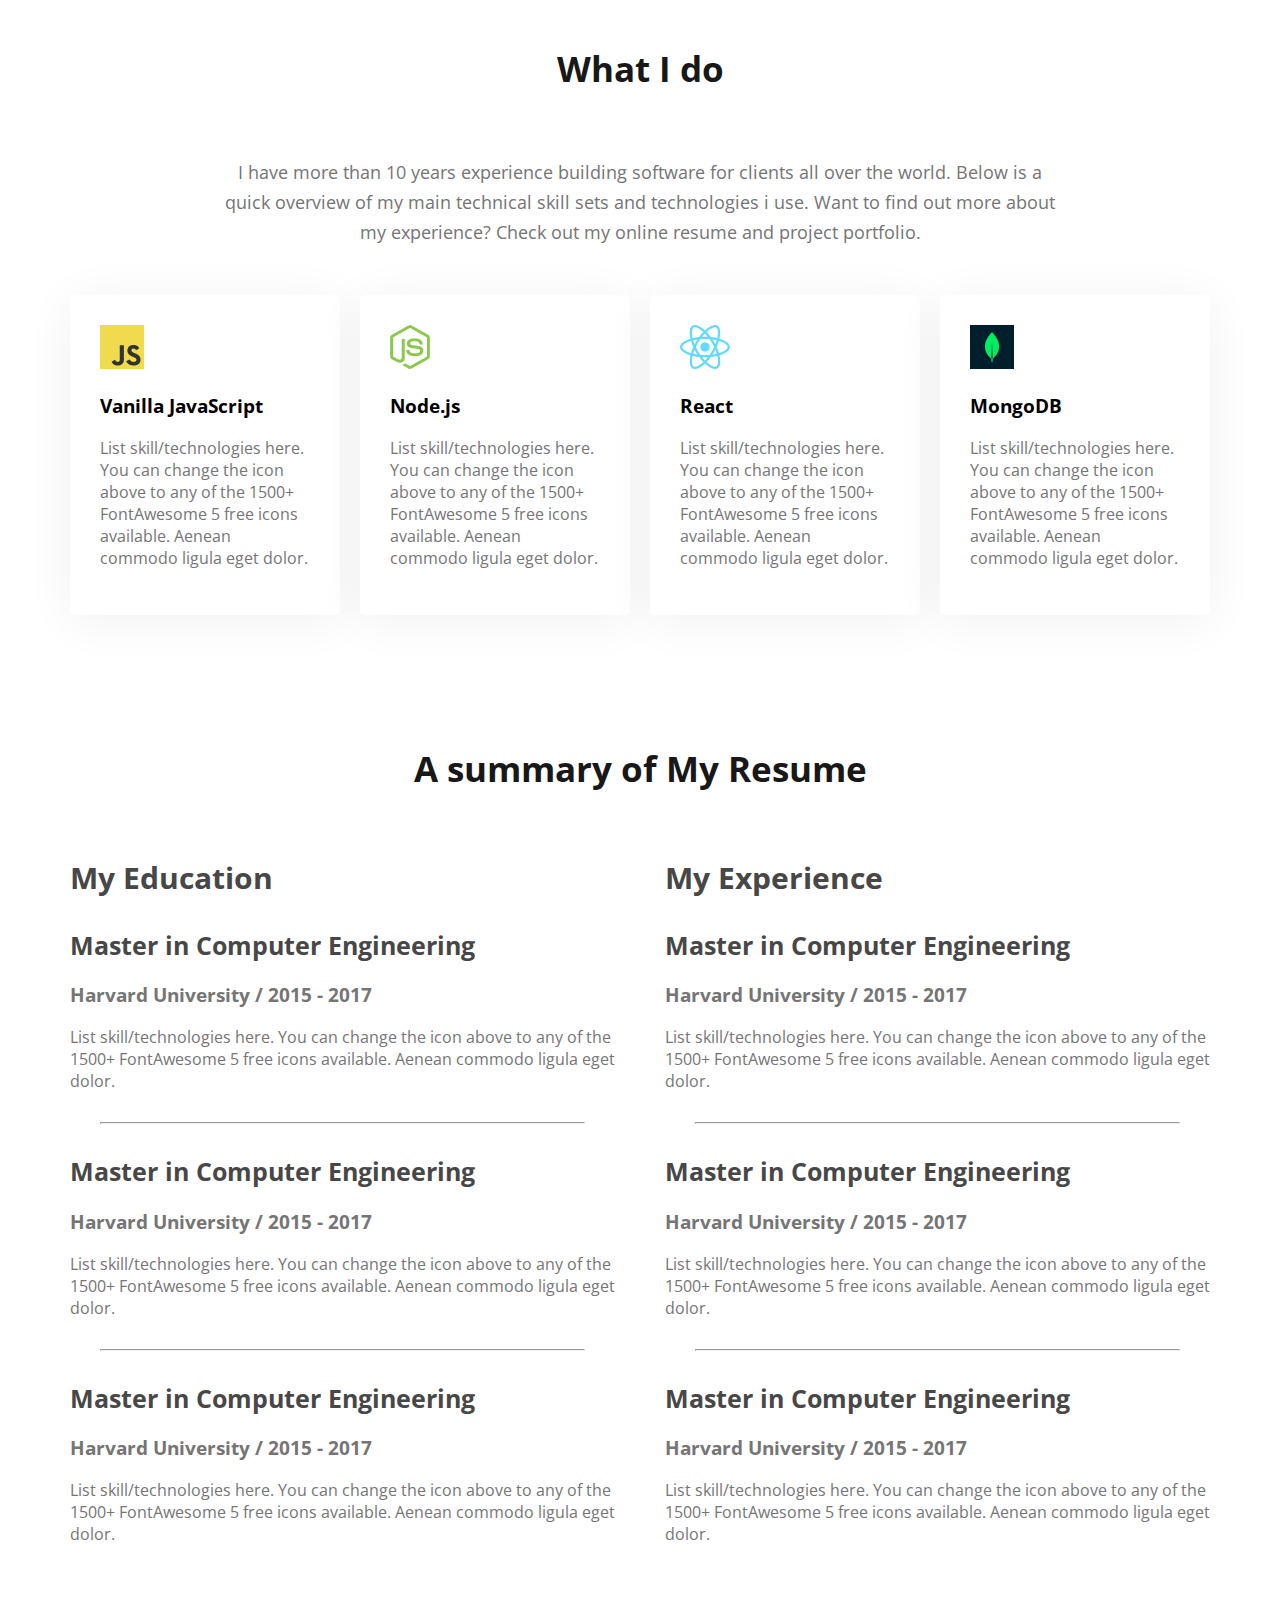
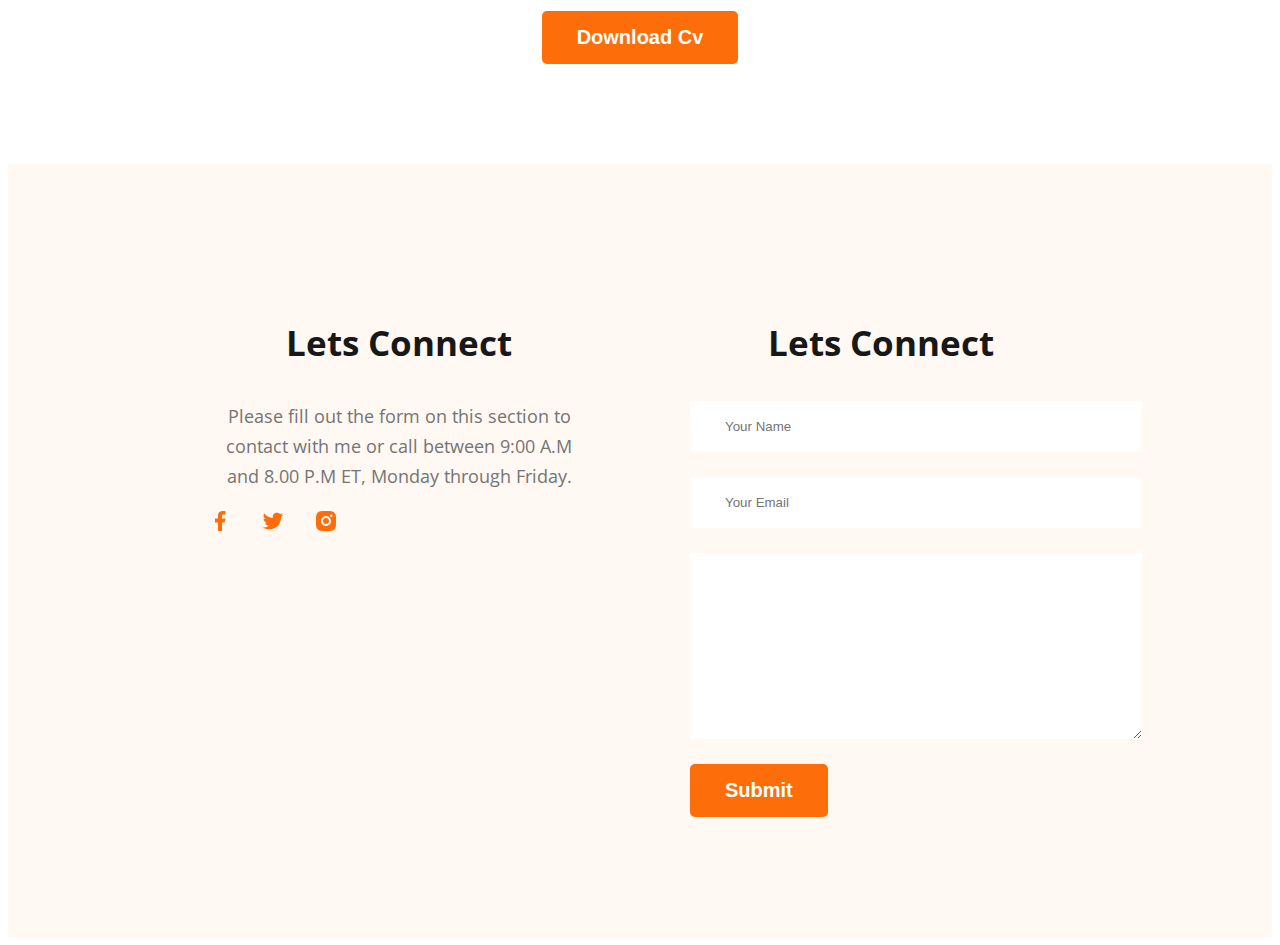
==== commit c2ab98d0: "added final result" ====
--- a/index.html
+++ b/index.html
@@ -196,6 +196,16 @@
 
         <div class="footer-column">
             <h3 class="section-title">Lets Connect</h3>
+            <form class="contact" action="">
+                <input type="text" placeholder="Your Name">
+
+                <input type="email" name="" id="" placeholder="Your Email">
+
+                <textarea name="" id="" cols="30" rows="10"></textarea>
+
+                <input class="btn" type="submit" value="Submit">
+            </form>
+
 
         </div>
 
--- a/styles/portfolio.css
+++ b/styles/portfolio.css
@@ -227,6 +227,24 @@
     background: #FFF8F3;
     padding: 120px 200px;
     margin-top: 100px;
+    gap: 100px;
+}
+/* footer */
+.footer-column{
+    width: 50%;
+}
+/* email */
+.contact input[type="text"],.contact input[type="email"],textarea{
+    display: block;
+    margin-bottom: 25px;
+    padding: 18px 35px;
+    color: #757575;
+    background: var(--White-Color, #FFF);
+    border: 0;
+    width: 100%;
+}
+.social a{
+    margin-right: 25px;
 }
 
    
